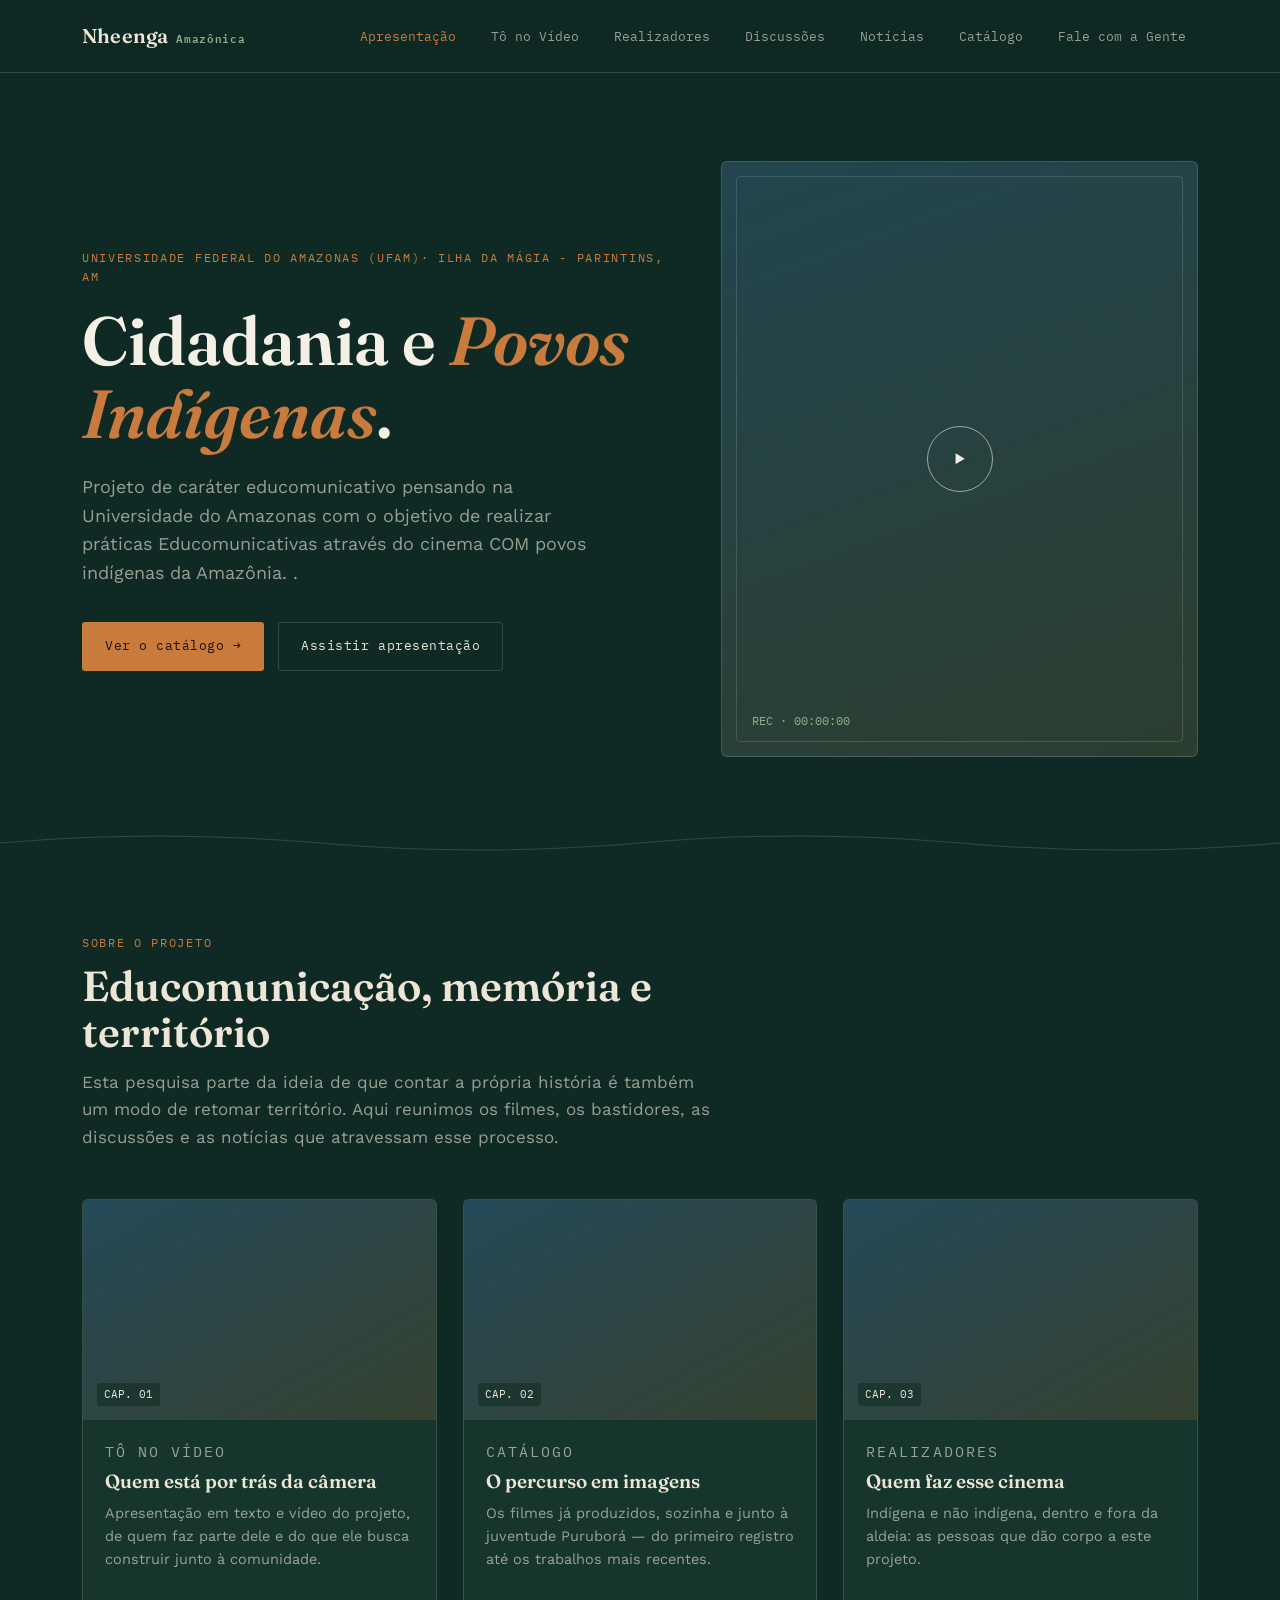
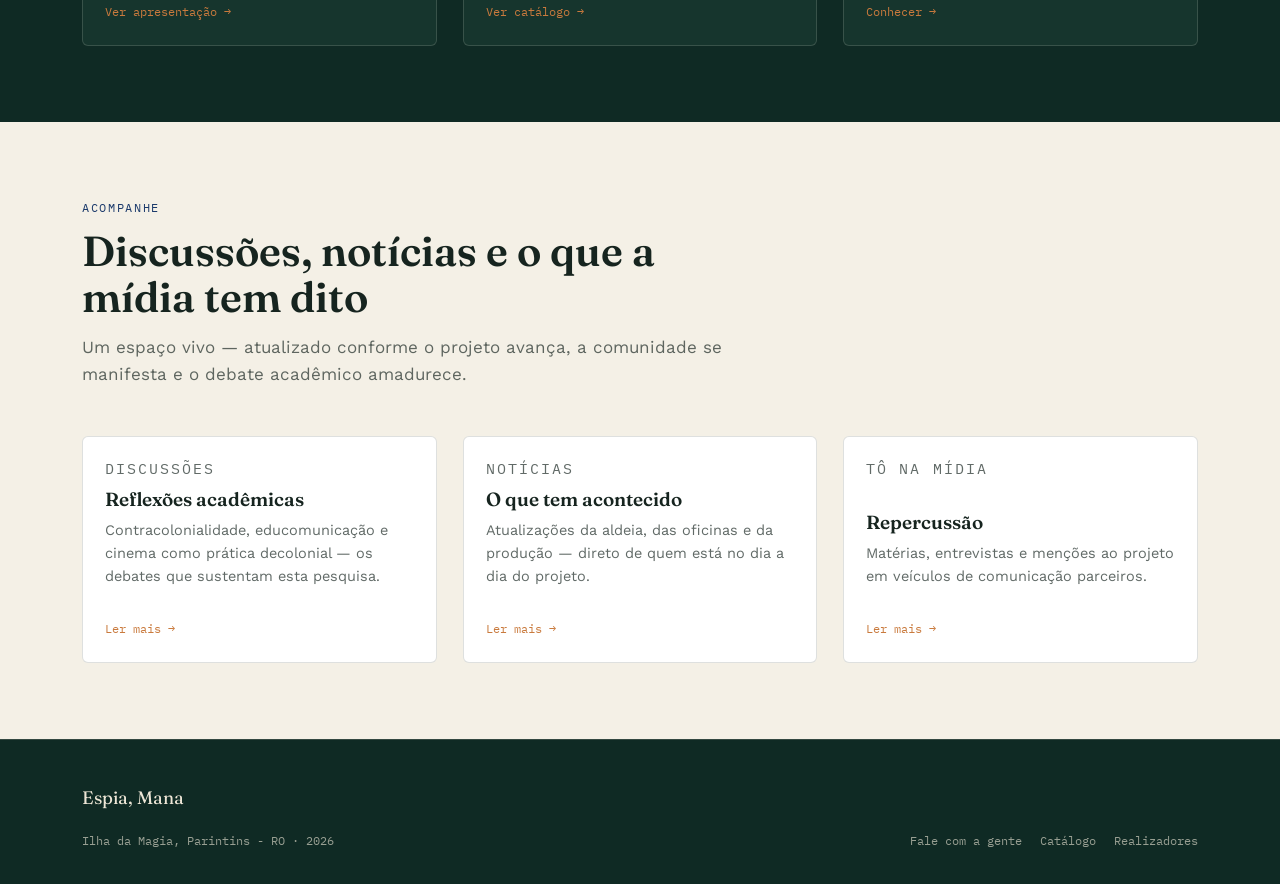
==== index.html @ 9aeaacef "atualização um" ====
<!DOCTYPE html>
<html lang="pt-BR">
<head>
<meta charset="UTF-8">
<meta name="viewport" content="width=device-width, initial-scale=1.0">
<title>Espia, Mana — Educomunicação</title>
<meta name="description" content="Cinema documentário participativo construído com a juventude Puruborá da Aldeia Aperoí, Seringueiras (RO).">
<link rel="stylesheet" href="style.css">
</head>
<body>

<header class="site-header">
  <div class="nav-bar">
    <a href="index.html" class="brand">Nheenga<span class="brand-tc">Amazônica</span></a>
    <button class="nav-toggle" aria-label="Abrir menu">☰</button>
    <ul class="nav-list">
      <li><a href="index.html" class="is-active"><span class="tc"></span> Apresentação</a></li>
      <li><a href="no-video.html"><span class="tc"></span> Tô no Vídeo</a></li>
      <li><a href="realizadores.html"><span class="tc"></span> Realizadores</a></li>
      <li><a href="discussoes.html"><span class="tc"></span> Discussões</a></li>
      <li><a href="noticias.html"><span class="tc"></span> Notícias</a></li>
      <li><a href="catalogo.html"><span class="tc"></span> Catálogo</a></li>
      <li><a href="contato.html"><span class="tc"></span> Fale com a Gente</a></li>
    </ul>
  </div>
</header>

<main>

  <section class="hero section-dark">
    <div class="wrap hero-grid">
      <div>
        <p class="eyebrow hero-eyebrow">Universidade Federal do Amazonas (UFAM)· Ilha da Mágia - Parintins, AM</p>
        <h1>Cidadania e <em>Povos Indígenas</em>.</h1>
        <p class="hero-sub">Projeto de caráter educomunicativo pensando na Universidade do Amazonas com o objetivo de realizar práticas Educomunicativas através do cinema COM povos indígenas da Amazônia.
.</p>
        <div class="hero-actions">
          <a href="catalogo.html" class="btn btn-primary">Ver o catálogo →</a>
          <a href="no-video.html" class="btn btn-ghost">Assistir apresentação</a>
        </div>
      </div>
      <div class="hero-frame">
        <div class="hero-frame-play">▶</div>
        <span class="hero-frame-tc">REC · 00:00:00</span>
      </div>
    </div>
  </section>

  <svg class="river-divider" viewBox="0 0 1200 28" preserveAspectRatio="none" aria-hidden="true">
    <path d="M0 14 Q 150 0, 300 14 T 600 14 T 900 14 T 1200 14" fill="none" stroke-width="1"/>
  </svg>

  <section class="section-dark">
    <div class="wrap">
      <div class="section-head">
        <p class="eyebrow">Sobre o projeto</p>
        <h2>Educomunicação, memória e território</h2>
        <p class="lede">Esta pesquisa parte da ideia de que contar a própria história é também um modo de retomar território. Aqui reunimos os filmes, os bastidores, as discussões e as notícias que atravessam esse processo.</p>
      </div>
      <div class="grid">
        <div class="card">
          <div class="card-media"><span class="tc">CAP. 01</span></div>
          <div class="card-body">
            <p class="eyebrow">Tô no Vídeo</p>
            <h3>Quem está por trás da câmera</h3>
            <p>Apresentação em texto e vídeo do projeto, de quem faz parte dele e do que ele busca construir junto à comunidade.</p>
            <a href="no-video.html" class="card-link">Ver apresentação →</a>
          </div>
        </div>
        <div class="card">
          <div class="card-media"><span class="tc">CAP. 02</span></div>
          <div class="card-body">
            <p class="eyebrow">Catálogo</p>
            <h3>O percurso em imagens</h3>
            <p>Os filmes já produzidos, sozinha e junto à juventude Puruborá — do primeiro registro até os trabalhos mais recentes.</p>
            <a href="catalogo.html" class="card-link">Ver catálogo →</a>
          </div>
        </div>
        <div class="card">
          <div class="card-media"><span class="tc">CAP. 03</span></div>
          <div class="card-body">
            <p class="eyebrow">Realizadores</p>
            <h3>Quem faz esse cinema</h3>
            <p>Indígena e não indígena, dentro e fora da aldeia: as pessoas que dão corpo a este projeto.</p>
            <a href="realizadores.html" class="card-link">Conhecer →</a>
          </div>
        </div>
      </div>
    </div>
  </section>

  <section class="section-paper">
    <div class="wrap">
      <div class="section-head">
        <p class="eyebrow">Acompanhe</p>
        <h2>Discussões, notícias e o que a mídia tem dito</h2>
        <p class="lede">Um espaço vivo — atualizado conforme o projeto avança, a comunidade se manifesta e o debate acadêmico amadurece.</p>
      </div>
      <div class="grid">
        <div class="card">
          <div class="card-body">
            <p class="eyebrow">Discussões</p>
            <h3>Reflexões acadêmicas</h3>
            <p>Contracolonialidade, educomunicação e cinema como prática decolonial — os debates que sustentam esta pesquisa.</p>
            <a href="discussoes.html" class="card-link">Ler mais →</a>
          </div>
        </div>
        <div class="card">
          <div class="card-body">
            <p class="eyebrow">Notícias</p>
            <h3>O que tem acontecido</h3>
            <p>Atualizações da aldeia, das oficinas e da produção — direto de quem está no dia a dia do projeto.</p>
            <a href="noticias.html" class="card-link">Ler mais →</a>
          </div>
        </div>
        <div class="card">
          <div class="card-body">
            <p class="eyebrow">Tô na Mídia</p>
            <h3>Repercussão</h3>
            <p>Matérias, entrevistas e menções ao projeto em veículos de comunicação parceiros.</p>
            <a href="na-midia.html" class="card-link">Ler mais →</a>
          </div>
        </div>
      </div>
    </div>
  </section>

</main>

<footer class="site-footer section-dark">
  <div class="wrap footer-grid">
    <div>
      <p class="footer-brand">Espia, Mana</p>
      <p class="footer-note">Ilha da Magia, Parintins - RO  · 2026</p>
    </div>
    <div class="footer-links">
      <a href="contato.html">Fale com a gente</a>
      <a href="catalogo.html">Catálogo</a>
      <a href="realizadores.html">Realizadores</a>
    </div>
  </div>
</footer>

<script src="script.js"></script>
</body>
</html>
---- style.css ----
/* =========================================================
   TÔ NO VÍDEO — sistema de design
   Documentário participativo com o Povo Puruborá
   ========================================================= */

@import url('https://fonts.googleapis.com/css2?family=Fraunces:ital,opsz,wght@0,9..144,300;0,9..144,500;0,9..144,600;0,9..144,700;1,9..144,500&family=Work+Sans:wght@300;400;500;600&family=IBM+Plex+Mono:wght@400;500&display=swap');

:root {
  /* cor */
  --bg:          #0F2A24;   /* verde-noite da mata */
  --bg-soft:     #16352D;   /* verde-noite, um tom mais claro (cards) */
  --paper:       #F4F0E6;   /* bege papel-rio */
  --paper-dim:   #E9E2D0;
  --blue:        #3E6FA8;   /* azul cianotipia */
  --blue-deep:   #1B3A6B;
  --clay:        #C97A3D;   /* argila amazônica */
  --moss:        #8FAE87;   /* verde musgo */
  --ink:         #16241F;   /* texto sobre papel */
  --cream:       #EDE6D6;   /* texto sobre fundo escuro */
  --cream-dim:   rgba(237, 230, 214, 0.62);
  --line:        rgba(237, 230, 214, 0.16);
  --line-soft:   rgba(22, 36, 31, 0.14);

  /* tipografia */
  --display: 'Fraunces', serif;
  --body:    'Work Sans', sans-serif;
  --mono:    'IBM Plex Mono', monospace;

  --wrap: 1180px;
}

* { box-sizing: border-box; }
html { scroll-behavior: smooth; }

body {
  margin: 0;
  background: var(--bg);
  color: var(--cream);
  font-family: var(--body);
  font-size: 16px;
  line-height: 1.6;
  -webkit-font-smoothing: antialiased;
}

@media (prefers-reduced-motion: reduce) {
  html { scroll-behavior: auto; }
  * { animation-duration: 0.01ms !important; transition-duration: 0.01ms !important; }
}

a { color: inherit; text-decoration: none; }
img { max-width: 100%; display: block; }

h1, h2, h3, h4 {
  font-family: var(--display);
  font-weight: 600;
  line-height: 1.08;
  margin: 0;
}

p { margin: 0 0 1em; }
p:last-child { margin-bottom: 0; }

.wrap {
  max-width: var(--wrap);
  margin: 0 auto;
  padding: 0 32px;
}

:focus-visible {
  outline: 2px solid var(--clay);
  outline-offset: 3px;
}

/* ---------- eyebrow / rótulo mono ---------- */
.eyebrow {
  font-family: var(--mono);
  font-size: 12px;
  letter-spacing: 0.14em;
  text-transform: uppercase;
  color: var(--clay);
}

/* =========================================================
   NAVEGAÇÃO — cara de timecode de filme
   ========================================================= */
.site-header {
  position: sticky;
  top: 0;
  z-index: 50;
  background: rgba(15, 42, 36, 0.92);
  backdrop-filter: blur(8px);
  border-bottom: 1px solid var(--line);
}

.nav-bar {
  display: flex;
  align-items: center;
  justify-content: space-between;
  padding: 18px 32px;
  max-width: var(--wrap);
  margin: 0 auto;
}

.brand {
  font-family: var(--display);
  font-size: 20px;
  font-weight: 600;
  letter-spacing: 0.01em;
  display: flex;
  align-items: baseline;
  gap: 8px;
}

.brand .brand-tc {
  font-family: var(--mono);
  font-size: 11px;
  color: var(--moss);
  letter-spacing: 0.06em;
}

.nav-toggle {
  display: none;
  background: none;
  border: 1px solid var(--line);
  border-radius: 4px;
  color: var(--cream);
  width: 40px;
  height: 40px;
  font-size: 18px;
  cursor: pointer;
}

.nav-list {
  list-style: none;
  display: flex;
  gap: 4px;
  margin: 0;
  padding: 0;
  flex-wrap: wrap;
}

.nav-list a {
  display: flex;
  align-items: baseline;
  gap: 7px;
  font-family: var(--mono);
  font-size: 12.5px;
  padding: 8px 12px;
  border-radius: 3px;
  color: var(--cream-dim);
  transition: color 0.15s ease, background 0.15s ease;
  white-space: nowrap;
}

.nav-list a .tc {
  color: var(--moss);
  font-size: 11px;
}

.nav-list a:hover,
.nav-list a:focus-visible {
  color: var(--paper);
  background: rgba(237, 230, 214, 0.06);
}

.nav-list a.is-active {
  color: var(--clay);
}
.nav-list a.is-active .tc { color: var(--clay); }

@media (max-width: 880px) {
  .nav-toggle { display: block; }
  .nav-list {
    display: none;
    position: absolute;
    top: 100%;
    left: 0;
    right: 0;
    flex-direction: column;
    background: var(--bg);
    border-bottom: 1px solid var(--line);
    padding: 8px 16px 20px;
  }
  .nav-list.is-open { display: flex; }
  .nav-list a { padding: 12px 8px; border-bottom: 1px solid var(--line); border-radius: 0; }
}

/* =========================================================
   RIO — divisor ondulado (assinatura visual, use com moderação)
   ========================================================= */
.river-divider {
  display: block;
  width: 100%;
  height: 28px;
  margin: 0;
}
.river-divider path { stroke: var(--line); }
.river-divider.on-paper path { stroke: var(--line-soft); }

/* =========================================================
   HERO
   ========================================================= */
.hero {
  padding: 88px 0 72px;
  position: relative;
  overflow: hidden;
}

.hero-grid {
  display: grid;
  grid-template-columns: 1.1fr 0.9fr;
  gap: 56px;
  align-items: center;
}

.hero-eyebrow {
  margin-bottom: 18px;
}

.hero h1 {
  font-size: clamp(40px, 6vw, 68px);
  color: var(--paper);
}

.hero h1 em {
  font-style: italic;
  color: var(--clay);
}

.hero-sub {
  margin-top: 22px;
  font-size: 18px;
  color: var(--cream-dim);
  max-width: 46ch;
}

.hero-actions {
  margin-top: 34px;
  display: flex;
  gap: 14px;
  flex-wrap: wrap;
}

.hero-frame {
  aspect-ratio: 4 / 5;
  border: 1px solid var(--line);
  border-radius: 6px;
  background:
    linear-gradient(160deg, rgba(62,111,168,0.28), rgba(201,122,61,0.12)),
    var(--bg-soft);
  position: relative;
  display: flex;
  align-items: center;
  justify-content: center;
}

.hero-frame::before {
  content: "";
  position: absolute;
  inset: 14px;
  border: 1px solid var(--line);
  border-radius: 4px;
}

.hero-frame-tc {
  font-family: var(--mono);
  font-size: 12px;
  color: var(--moss);
  position: absolute;
  bottom: 26px;
  left: 30px;
}

.hero-frame-play {
  width: 66px;
  height: 66px;
  border-radius: 50%;
  border: 1px solid var(--cream-dim);
  display: flex;
  align-items: center;
  justify-content: center;
  color: var(--paper);
}

/* =========================================================
   BOTÕES
   ========================================================= */
.btn {
  display: inline-flex;
  align-items: center;
  gap: 8px;
  font-family: var(--mono);
  font-size: 13px;
  letter-spacing: 0.04em;
  padding: 13px 22px;
  border-radius: 3px;
  border: 1px solid transparent;
  cursor: pointer;
  transition: transform 0.15s ease, background 0.15s ease, border-color 0.15s ease;
}
.btn:hover { transform: translateY(-1px); }

.btn-primary {
  background: var(--clay);
  color: #1A1006;
}
.btn-primary:hover { background: #DB8B4C; }

.btn-ghost {
  border-color: var(--line);
  color: var(--cream);
}
.btn-ghost:hover { border-color: var(--cream-dim); background: rgba(237,230,214,0.05); }

.btn-dark {
  border-color: var(--line-soft);
  color: var(--ink);
}
.btn-dark:hover { background: rgba(22,36,31,0.06); }

/* =========================================================
   SEÇÕES
   ========================================================= */
section { padding: 76px 0; }

.section-dark { background: var(--bg); }
.section-paper { background: var(--paper); color: var(--ink); }
.section-soft { background: var(--bg-soft); }

.section-head {
  max-width: 640px;
  margin-bottom: 48px;
}

.section-head h2 {
  font-size: clamp(28px, 3.4vw, 42px);
  margin-top: 12px;
}

.section-paper .eyebrow { color: var(--blue-deep); }
.section-paper .cream-dim-text,
.section-paper .lede { color: rgba(22,36,31,0.68); }

.lede {
  font-size: 17px;
  color: var(--cream-dim);
  margin-top: 14px;
}

/* =========================================================
   GRID DE CARDS (catálogo, notícias, mídia)
   ========================================================= */
.grid {
  display: grid;
  grid-template-columns: repeat(auto-fill, minmax(280px, 1fr));
  gap: 26px;
}

.card {
  border: 1px solid var(--line);
  border-radius: 6px;
  background: var(--bg-soft);
  overflow: hidden;
  display: flex;
  flex-direction: column;
  transition: border-color 0.15s ease, transform 0.15s ease;
}
.card:hover { border-color: var(--cream-dim); transform: translateY(-2px); }

.section-paper .card {
  background: #fff;
  border-color: var(--line-soft);
}
.section-paper .card:hover { border-color: var(--ink); }

.card-media {
  aspect-ratio: 16 / 10;
  background: linear-gradient(150deg, rgba(62,111,168,0.35), rgba(201,122,61,0.18));
  position: relative;
  display: flex;
  align-items: flex-end;
  padding: 14px;
}

.card-media .tc {
  font-family: var(--mono);
  font-size: 11px;
  color: var(--cream);
  background: rgba(15,42,36,0.55);
  padding: 3px 7px;
  border-radius: 3px;
}

.card-body { padding: 20px 22px 24px; flex: 1; display: flex; flex-direction: column; }

.card-body .eyebrow { margin-bottom: 8px; }

.card-body h3 {
  font-size: 19px;
  margin-bottom: 10px;
}

.card-body p {
  font-size: 14.5px;
  color: var(--cream-dim);
  flex: 1;
}

.section-paper .card-body p { color: rgba(22,36,31,0.68); }

.card-body .card-link {
  margin-top: 16px;
  font-family: var(--mono);
  font-size: 12px;
  color: var(--clay);
  display: inline-flex;
  align-items: center;
  gap: 6px;
}

/* =========================================================
   REALIZADORES — cartões de pessoa
   ========================================================= */
.people-grid {
  display: grid;
  grid-template-columns: repeat(auto-fill, minmax(220px, 1fr));
  gap: 30px 26px;
}

.person {
  text-align: left;
}

.person-photo {
  aspect-ratio: 1;
  border-radius: 6px;
  background: linear-gradient(150deg, rgba(62,111,168,0.4), rgba(143,174,135,0.22));
  border: 1px solid var(--line);
  margin-bottom: 14px;
}

.person h3 { font-size: 17px; margin-bottom: 3px; }
.person .role { font-family: var(--mono); font-size: 12px; color: var(--moss); }
.person p { font-size: 13.5px; color: var(--cream-dim); margin-top: 8px; }

/* =========================================================
   LISTA (discussões / notícias em lista)
   ========================================================= */
.list-item {
  display: grid;
  grid-template-columns: 110px 1fr auto;
  gap: 24px;
  align-items: baseline;
  padding: 22px 0;
  border-top: 1px solid var(--line);
}
.list-item:last-child { border-bottom: 1px solid var(--line); }

.section-paper .list-item { border-color: var(--line-soft); }

.list-item .tc { font-family: var(--mono); font-size: 12px; color: var(--moss); }
.list-item h3 { font-size: 19px; margin-bottom: 6px; }
.list-item p { font-size: 14px; color: var(--cream-dim); }
.section-paper .list-item p { color: rgba(22,36,31,0.66); }
.list-item .arrow { font-family: var(--mono); font-size: 13px; color: var(--clay); }

@media (max-width: 640px) {
  .list-item { grid-template-columns: 1fr; gap: 8px; }
}

/* =========================================================
   FORMULÁRIO DE CONTATO
   ========================================================= */
.form-grid {
  display: grid;
  grid-template-columns: 1fr 1fr;
  gap: 40px 56px;
  align-items: start;
}

.field { margin-bottom: 20px; }

.field label {
  display: block;
  font-family: var(--mono);
  font-size: 12px;
  letter-spacing: 0.04em;
  color: var(--moss);
  margin-bottom: 8px;
}

.field input,
.field textarea {
  width: 100%;
  background: transparent;
  border: none;
  border-bottom: 1px solid var(--line);
  color: var(--cream);
  font-family: var(--body);
  font-size: 15px;
  padding: 10px 2px;
  resize: vertical;
}

.field input:focus,
.field textarea:focus {
  outline: none;
  border-bottom-color: var(--clay);
}

.contact-list { list-style: none; margin: 0; padding: 0; }
.contact-list li {
  padding: 16px 0;
  border-top: 1px solid var(--line);
  display: flex;
  gap: 16px;
  align-items: baseline;
}
.contact-list li:last-child { border-bottom: 1px solid var(--line); }
.contact-list .tc { font-family: var(--mono); font-size: 12px; color: var(--moss); width: 90px; flex-shrink: 0; }

@media (max-width: 780px) {
  .form-grid, .hero-grid { grid-template-columns: 1fr; }
}

/* =========================================================
   RODAPÉ
   ========================================================= */
.site-footer {
  border-top: 1px solid var(--line);
  padding: 44px 0 34px;
}

.footer-grid {
  display: flex;
  justify-content: space-between;
  align-items: flex-end;
  flex-wrap: wrap;
  gap: 24px;
}

.footer-brand { font-family: var(--display); font-size: 18px; }
.footer-note { font-family: var(--mono); font-size: 12px; color: var(--cream-dim); margin-top: 6px; }

.footer-links { display: flex; gap: 18px; flex-wrap: wrap; }
.footer-links a { font-family: var(--mono); font-size: 12px; color: var(--cream-dim); }
.footer-links a:hover { color: var(--paper); }

/* =========================================================
   PÁGINA INTERNA — cabeçalho simples de página
   ========================================================= */
.page-hero {
  padding: 64px 0 48px;
  border-bottom: 1px solid var(--line);
}
.page-hero h1 { font-size: clamp(34px, 5vw, 52px); color: var(--paper); margin-top: 12px; }
.page-hero .lede { max-width: 60ch; }

/* placeholder de edição — remova este estilo/comentários depois de preencher */
.editnote {
  font-family: var(--mono);
  font-size: 11.5px;
  color: var(--blue);
  border: 1px dashed rgba(62,111,168,0.5);
  padding: 3px 8px;
  border-radius: 3px;
  display: inline-block;
  margin-top: 8px;
}
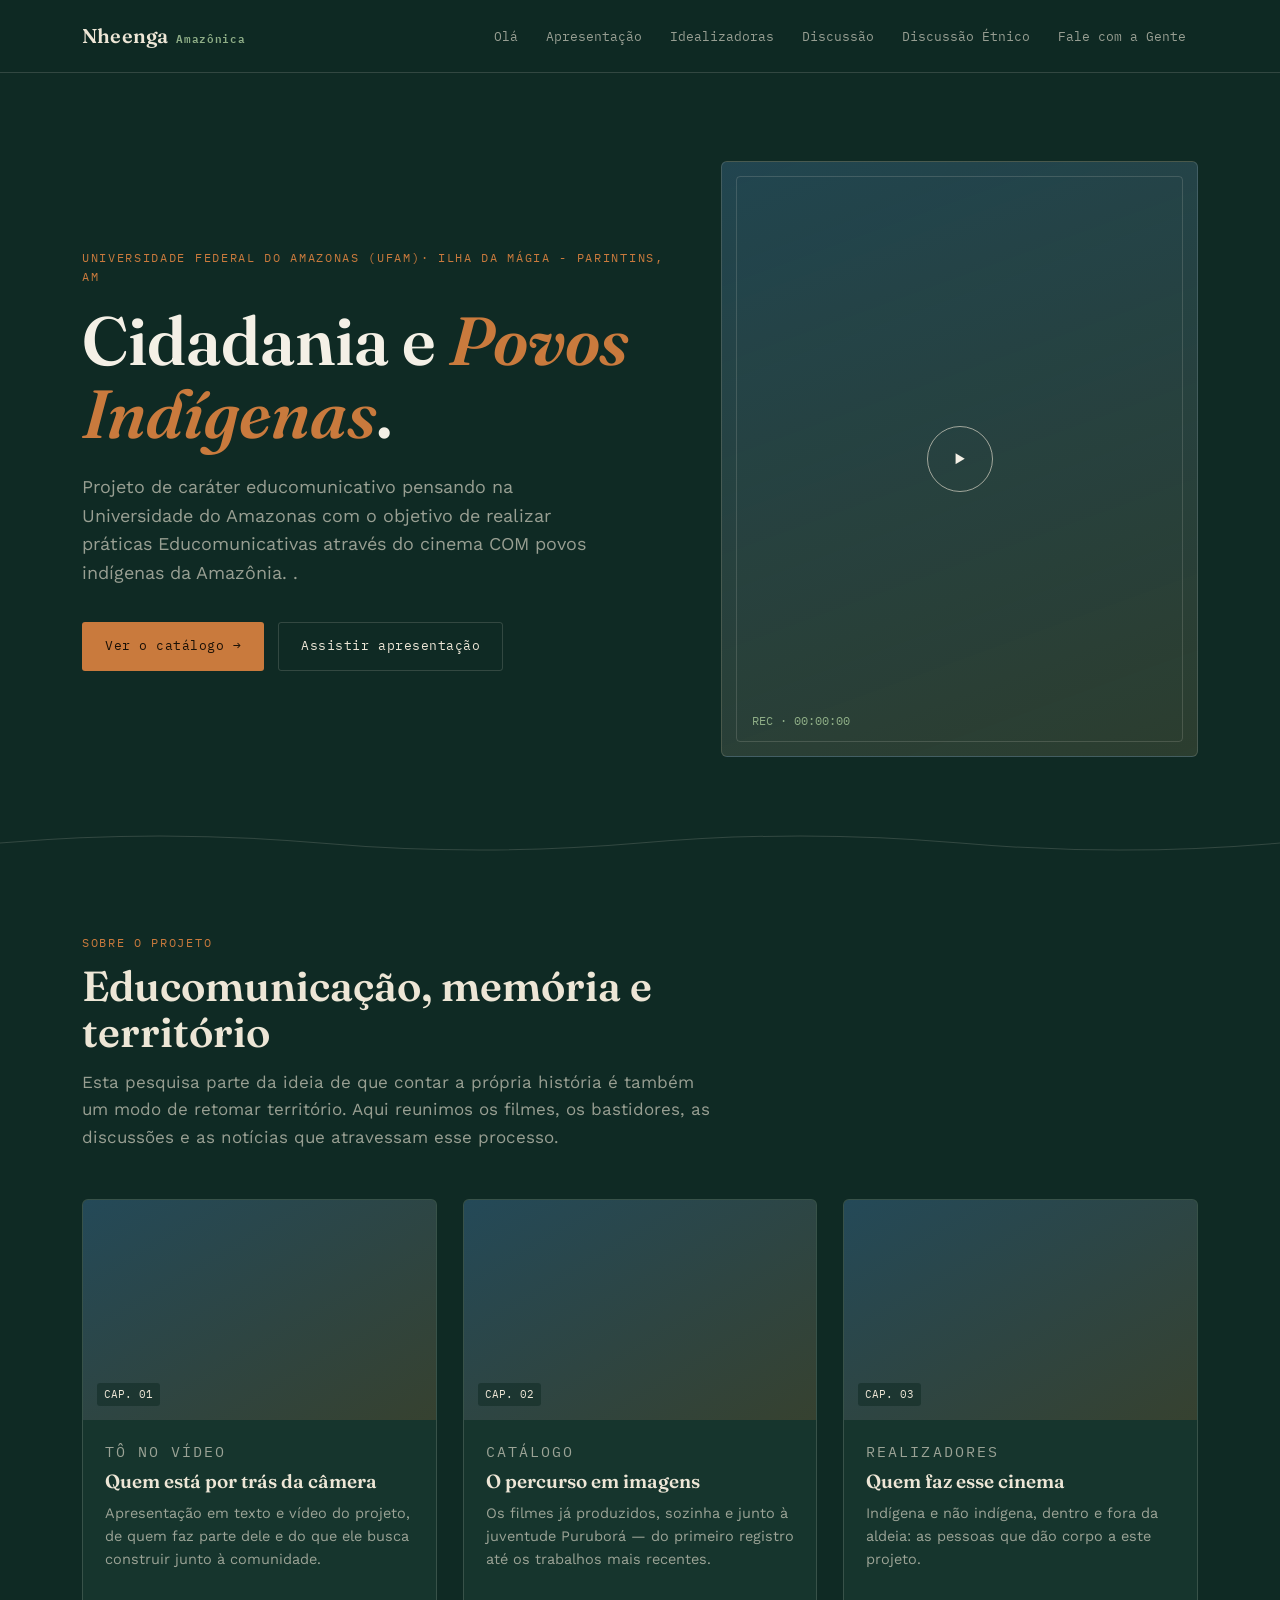
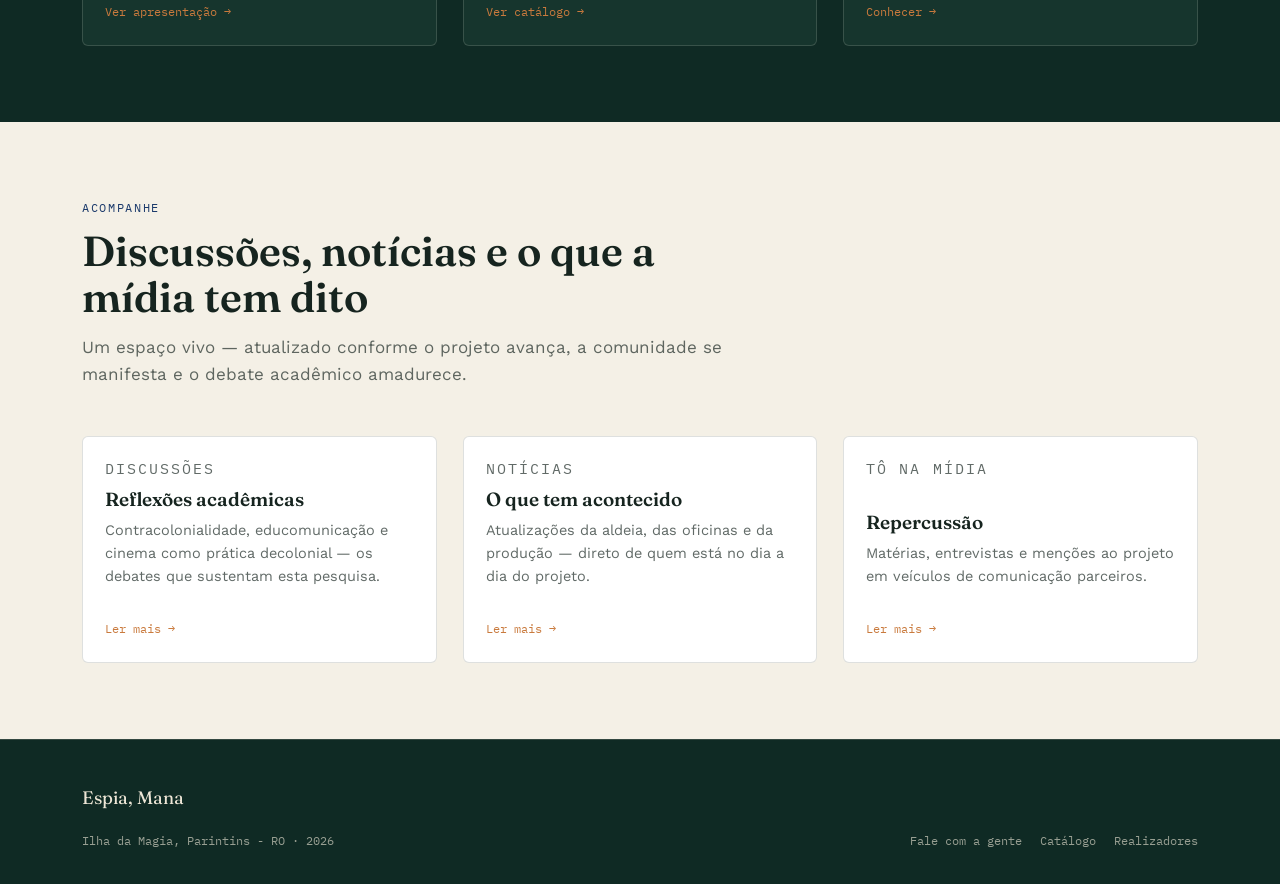
==== commit c8c9df71: "CORRIGI MENU" ====
--- a/index.html
+++ b/index.html
@@ -3,7 +3,7 @@
 <head>
 <meta charset="UTF-8">
 <meta name="viewport" content="width=device-width, initial-scale=1.0">
-<title>Espia, Mana — Educomunicação</title>
+<title>Nheenga</title>
 <meta name="description" content="Cinema documentário participativo construído com a juventude Puruborá da Aldeia Aperoí, Seringueiras (RO).">
 <link rel="stylesheet" href="style.css">
 </head>
@@ -13,15 +13,14 @@
   <div class="nav-bar">
     <a href="index.html" class="brand">Nheenga<span class="brand-tc">Amazônica</span></a>
     <button class="nav-toggle" aria-label="Abrir menu">☰</button>
-    <ul class="nav-list">
-      <li><a href="index.html" class="is-active"><span class="tc"></span> Apresentação</a></li>
-      <li><a href="no-video.html"><span class="tc"></span> Tô no Vídeo</a></li>
-      <li><a href="realizadores.html"><span class="tc"></span> Realizadores</a></li>
-      <li><a href="discussoes.html"><span class="tc"></span> Discussões</a></li>
-      <li><a href="noticias.html"><span class="tc"></span> Notícias</a></li>
-      <li><a href="catalogo.html"><span class="tc"></span> Catálogo</a></li>
-      <li><a href="contato.html"><span class="tc"></span> Fale com a Gente</a></li>
-    </ul>
+      <ul class="nav-list">
+        <li><a href="index.html">Olá</a></li>
+        <li><a href="apresentacao.html">Apresentação</a></li>
+        <li><a href="idealizadoras.html">Idealizadoras</a></li>
+        <li><a href="discussao.html">Discussão</a></li>
+        <li><a href="discussao-etnica.html">Discussão Étnico</a></li>
+        <li><a href="contato.html">Fale com a Gente</a></li>
+      </ul>
   </div>
 </header>
 
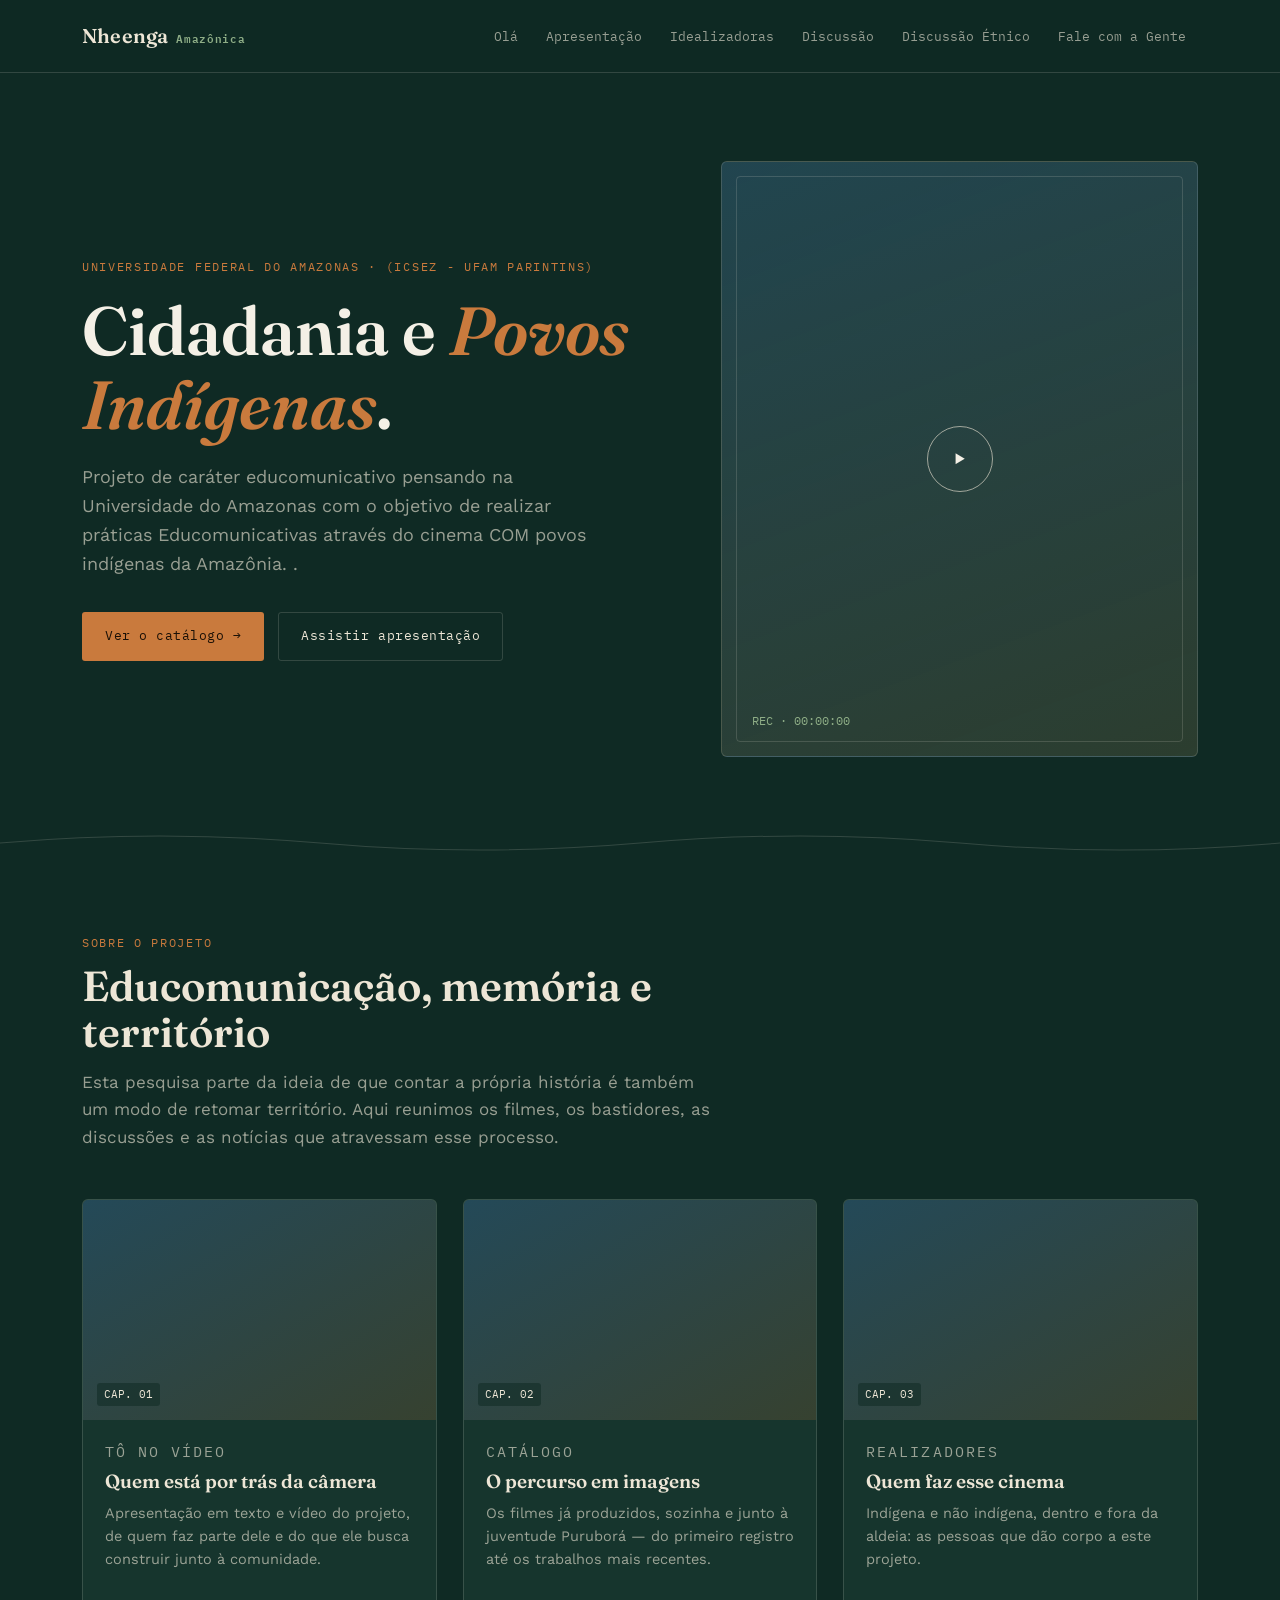
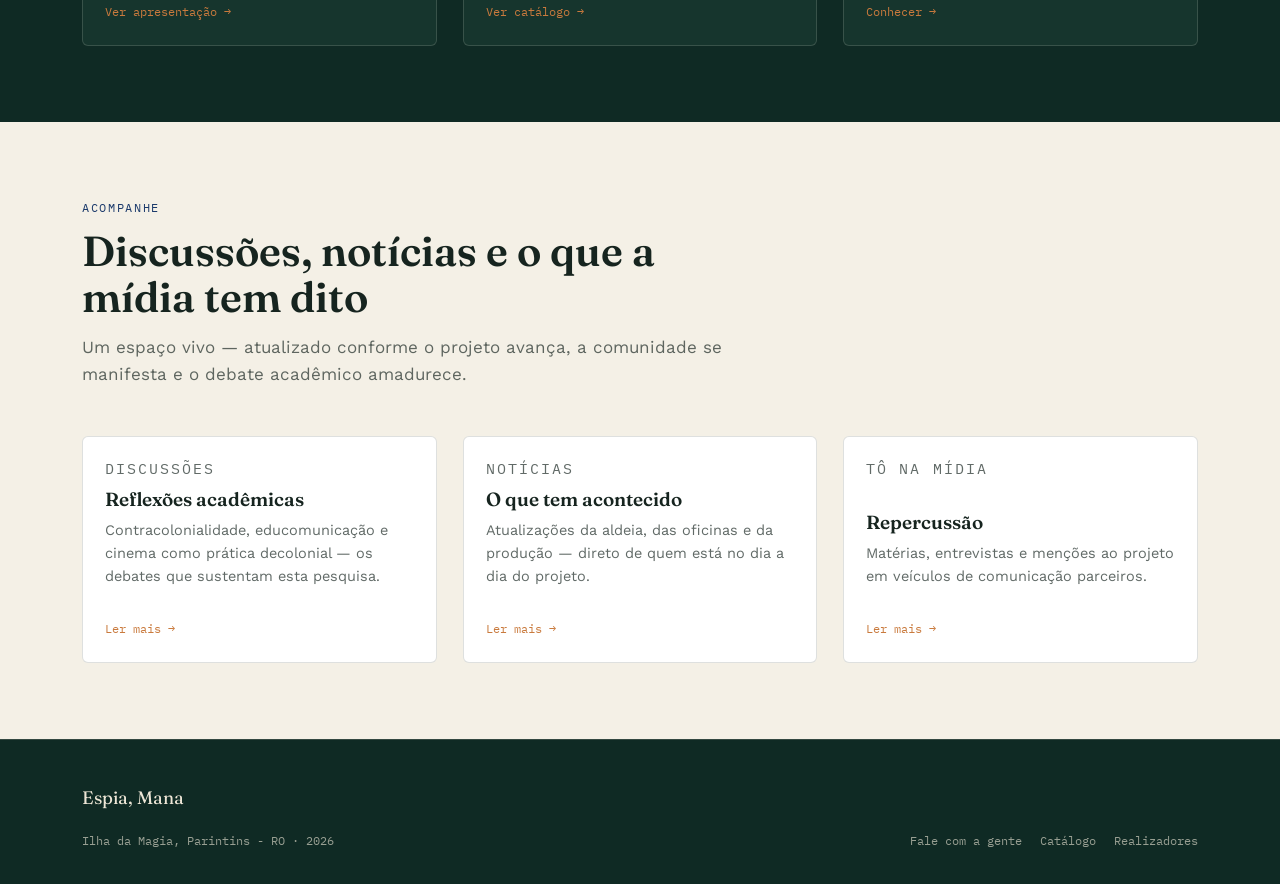
==== commit a93562f1: "Update meta description and hero eyebrow text" ====
--- a/index.html
+++ b/index.html
@@ -4,7 +4,7 @@
 <meta charset="UTF-8">
 <meta name="viewport" content="width=device-width, initial-scale=1.0">
 <title>Nheenga</title>
-<meta name="description" content="Cinema documentário participativo construído com a juventude Puruborá da Aldeia Aperoí, Seringueiras (RO).">
+<meta name="description" content="Projeto de discussão sobre cidadania e Povos Indígenas.">
 <link rel="stylesheet" href="style.css">
 </head>
 <body>
@@ -29,7 +29,7 @@
   <section class="hero section-dark">
     <div class="wrap hero-grid">
       <div>
-        <p class="eyebrow hero-eyebrow">Universidade Federal do Amazonas (UFAM)· Ilha da Mágia - Parintins, AM</p>
+        <p class="eyebrow hero-eyebrow">Universidade Federal do Amazonas · (ICSEZ - UFAM Parintins)  </p>
         <h1>Cidadania e <em>Povos Indígenas</em>.</h1>
         <p class="hero-sub">Projeto de caráter educomunicativo pensando na Universidade do Amazonas com o objetivo de realizar práticas Educomunicativas através do cinema COM povos indígenas da Amazônia.
 .</p>
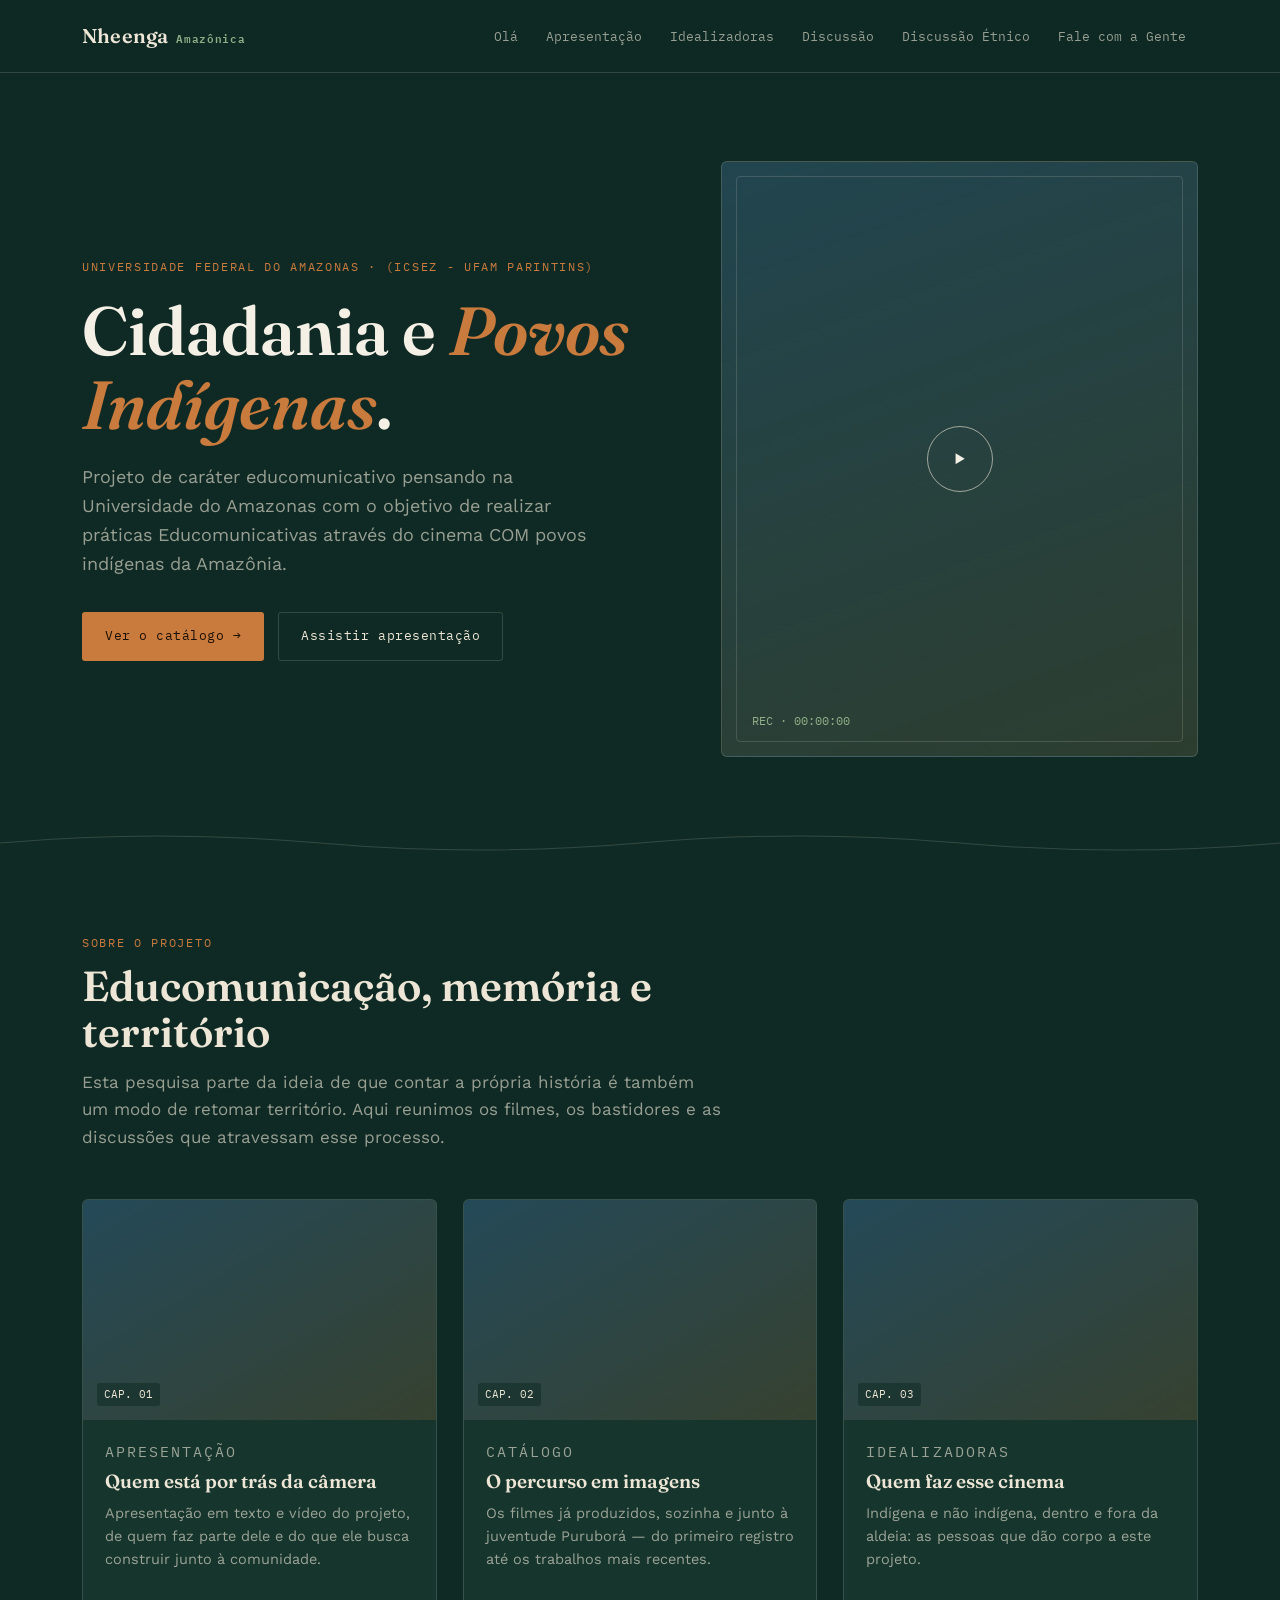
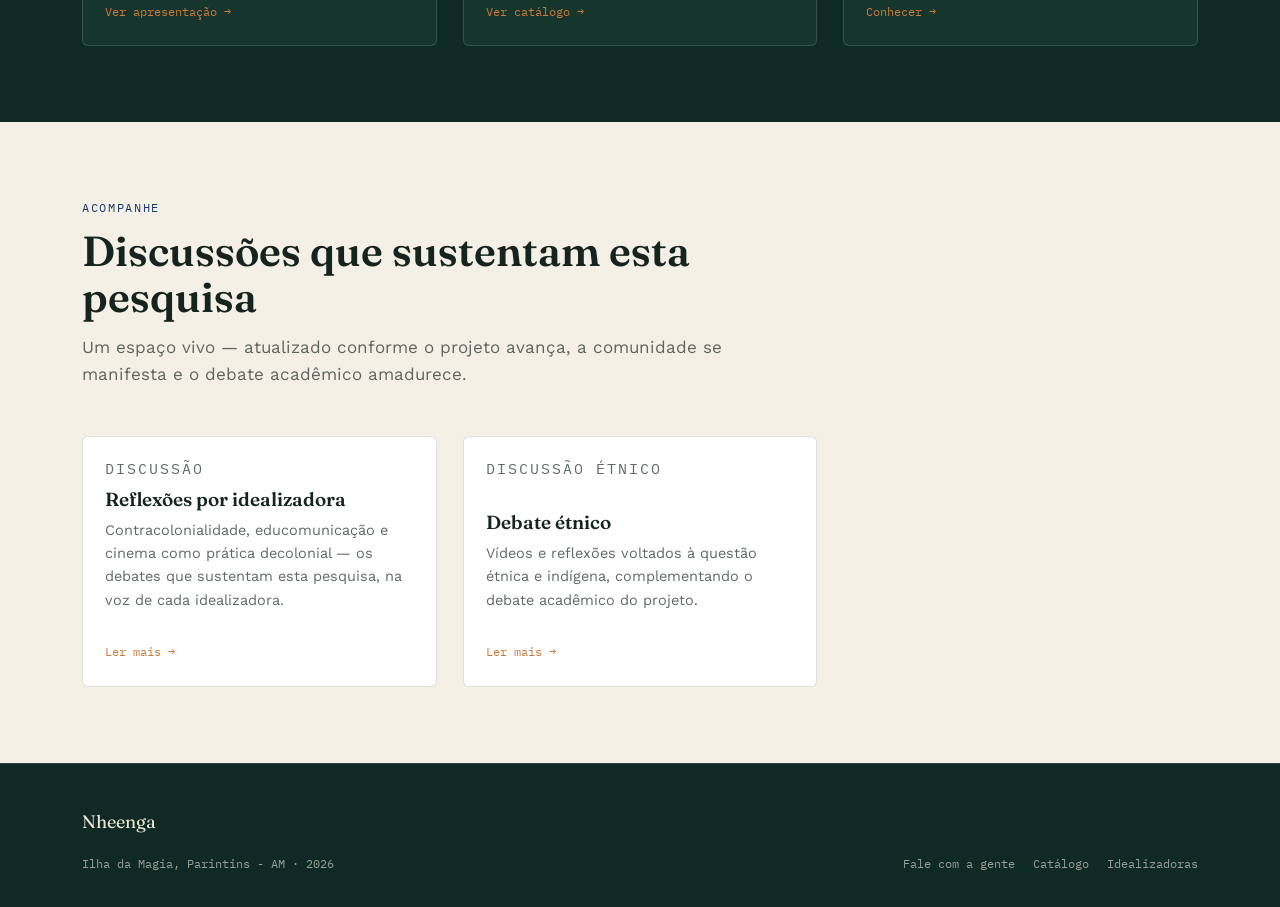
==== commit 2be1f9a9: "mundaça no layout" ====
--- a/index.html
+++ b/index.html
@@ -13,11 +13,11 @@
   <div class="nav-bar">
     <a href="index.html" class="brand">Nheenga<span class="brand-tc">Amazônica</span></a>
     <button class="nav-toggle" aria-label="Abrir menu">☰</button>
-      <ul class="nav-list">
+       <ul class="nav-list">
         <li><a href="index.html">Olá</a></li>
         <li><a href="apresentacao.html">Apresentação</a></li>
         <li><a href="idealizadoras.html">Idealizadoras</a></li>
-        <li><a href="discussao.html">Discussão</a></li>
+        <li><a href="discussoes.html">Discussão</a></li>
         <li><a href="discussao-etnica.html">Discussão Étnico</a></li>
         <li><a href="contato.html">Fale com a Gente</a></li>
       </ul>
@@ -29,13 +29,12 @@
   <section class="hero section-dark">
     <div class="wrap hero-grid">
       <div>
-        <p class="eyebrow hero-eyebrow">Universidade Federal do Amazonas · (ICSEZ - UFAM Parintins)  </p>
+        <p class="eyebrow hero-eyebrow">Universidade Federal do Amazonas · (ICSEZ - UFAM Parintins)</p>
         <h1>Cidadania e <em>Povos Indígenas</em>.</h1>
-        <p class="hero-sub">Projeto de caráter educomunicativo pensando na Universidade do Amazonas com o objetivo de realizar práticas Educomunicativas através do cinema COM povos indígenas da Amazônia.
-.</p>
+        <p class="hero-sub">Projeto de caráter educomunicativo pensando na Universidade do Amazonas com o objetivo de realizar práticas Educomunicativas através do cinema COM povos indígenas da Amazônia.</p>
         <div class="hero-actions">
           <a href="catalogo.html" class="btn btn-primary">Ver o catálogo →</a>
-          <a href="no-video.html" class="btn btn-ghost">Assistir apresentação</a>
+          <a href="apresentacao.html" class="btn btn-ghost">Assistir apresentação</a>
         </div>
       </div>
       <div class="hero-frame">
@@ -54,16 +53,16 @@
       <div class="section-head">
         <p class="eyebrow">Sobre o projeto</p>
         <h2>Educomunicação, memória e território</h2>
-        <p class="lede">Esta pesquisa parte da ideia de que contar a própria história é também um modo de retomar território. Aqui reunimos os filmes, os bastidores, as discussões e as notícias que atravessam esse processo.</p>
+        <p class="lede">Esta pesquisa parte da ideia de que contar a própria história é também um modo de retomar território. Aqui reunimos os filmes, os bastidores e as discussões que atravessam esse processo.</p>
       </div>
       <div class="grid">
         <div class="card">
           <div class="card-media"><span class="tc">CAP. 01</span></div>
           <div class="card-body">
-            <p class="eyebrow">Tô no Vídeo</p>
+            <p class="eyebrow">Apresentação</p>
             <h3>Quem está por trás da câmera</h3>
             <p>Apresentação em texto e vídeo do projeto, de quem faz parte dele e do que ele busca construir junto à comunidade.</p>
-            <a href="no-video.html" class="card-link">Ver apresentação →</a>
+            <a href="apresentacao.html" class="card-link">Ver apresentação →</a>
           </div>
         </div>
         <div class="card">
@@ -78,10 +77,10 @@
         <div class="card">
           <div class="card-media"><span class="tc">CAP. 03</span></div>
           <div class="card-body">
-            <p class="eyebrow">Realizadores</p>
+            <p class="eyebrow">Idealizadoras</p>
             <h3>Quem faz esse cinema</h3>
             <p>Indígena e não indígena, dentro e fora da aldeia: as pessoas que dão corpo a este projeto.</p>
-            <a href="realizadores.html" class="card-link">Conhecer →</a>
+            <a href="idealizadoras.html" class="card-link">Conhecer →</a>
           </div>
         </div>
       </div>
@@ -92,32 +91,24 @@
     <div class="wrap">
       <div class="section-head">
         <p class="eyebrow">Acompanhe</p>
-        <h2>Discussões, notícias e o que a mídia tem dito</h2>
+        <h2>Discussões que sustentam esta pesquisa</h2>
         <p class="lede">Um espaço vivo — atualizado conforme o projeto avança, a comunidade se manifesta e o debate acadêmico amadurece.</p>
       </div>
       <div class="grid">
         <div class="card">
           <div class="card-body">
-            <p class="eyebrow">Discussões</p>
-            <h3>Reflexões acadêmicas</h3>
-            <p>Contracolonialidade, educomunicação e cinema como prática decolonial — os debates que sustentam esta pesquisa.</p>
+            <p class="eyebrow">Discussão</p>
+            <h3>Reflexões por idealizadora</h3>
+            <p>Contracolonialidade, educomunicação e cinema como prática decolonial — os debates que sustentam esta pesquisa, na voz de cada idealizadora.</p>
             <a href="discussoes.html" class="card-link">Ler mais →</a>
           </div>
         </div>
         <div class="card">
           <div class="card-body">
-            <p class="eyebrow">Notícias</p>
-            <h3>O que tem acontecido</h3>
-            <p>Atualizações da aldeia, das oficinas e da produção — direto de quem está no dia a dia do projeto.</p>
-            <a href="noticias.html" class="card-link">Ler mais →</a>
-          </div>
-        </div>
-        <div class="card">
-          <div class="card-body">
-            <p class="eyebrow">Tô na Mídia</p>
-            <h3>Repercussão</h3>
-            <p>Matérias, entrevistas e menções ao projeto em veículos de comunicação parceiros.</p>
-            <a href="na-midia.html" class="card-link">Ler mais →</a>
+            <p class="eyebrow">Discussão Étnico</p>
+            <h3>Debate étnico</h3>
+            <p>Vídeos e reflexões voltados à questão étnica e indígena, complementando o debate acadêmico do projeto.</p>
+            <a href="discussao-etnica.html" class="card-link">Ler mais →</a>
           </div>
         </div>
       </div>
@@ -129,13 +120,13 @@
 <footer class="site-footer section-dark">
   <div class="wrap footer-grid">
     <div>
-      <p class="footer-brand">Espia, Mana</p>
-      <p class="footer-note">Ilha da Magia, Parintins - RO  · 2026</p>
+      <p class="footer-brand">Nheenga</p>
+      <p class="footer-note">Ilha da Magia, Parintins - AM · 2026</p>
     </div>
     <div class="footer-links">
       <a href="contato.html">Fale com a gente</a>
       <a href="catalogo.html">Catálogo</a>
-      <a href="realizadores.html">Realizadores</a>
+      <a href="idealizadoras.html">Idealizadoras</a>
     </div>
   </div>
 </footer>
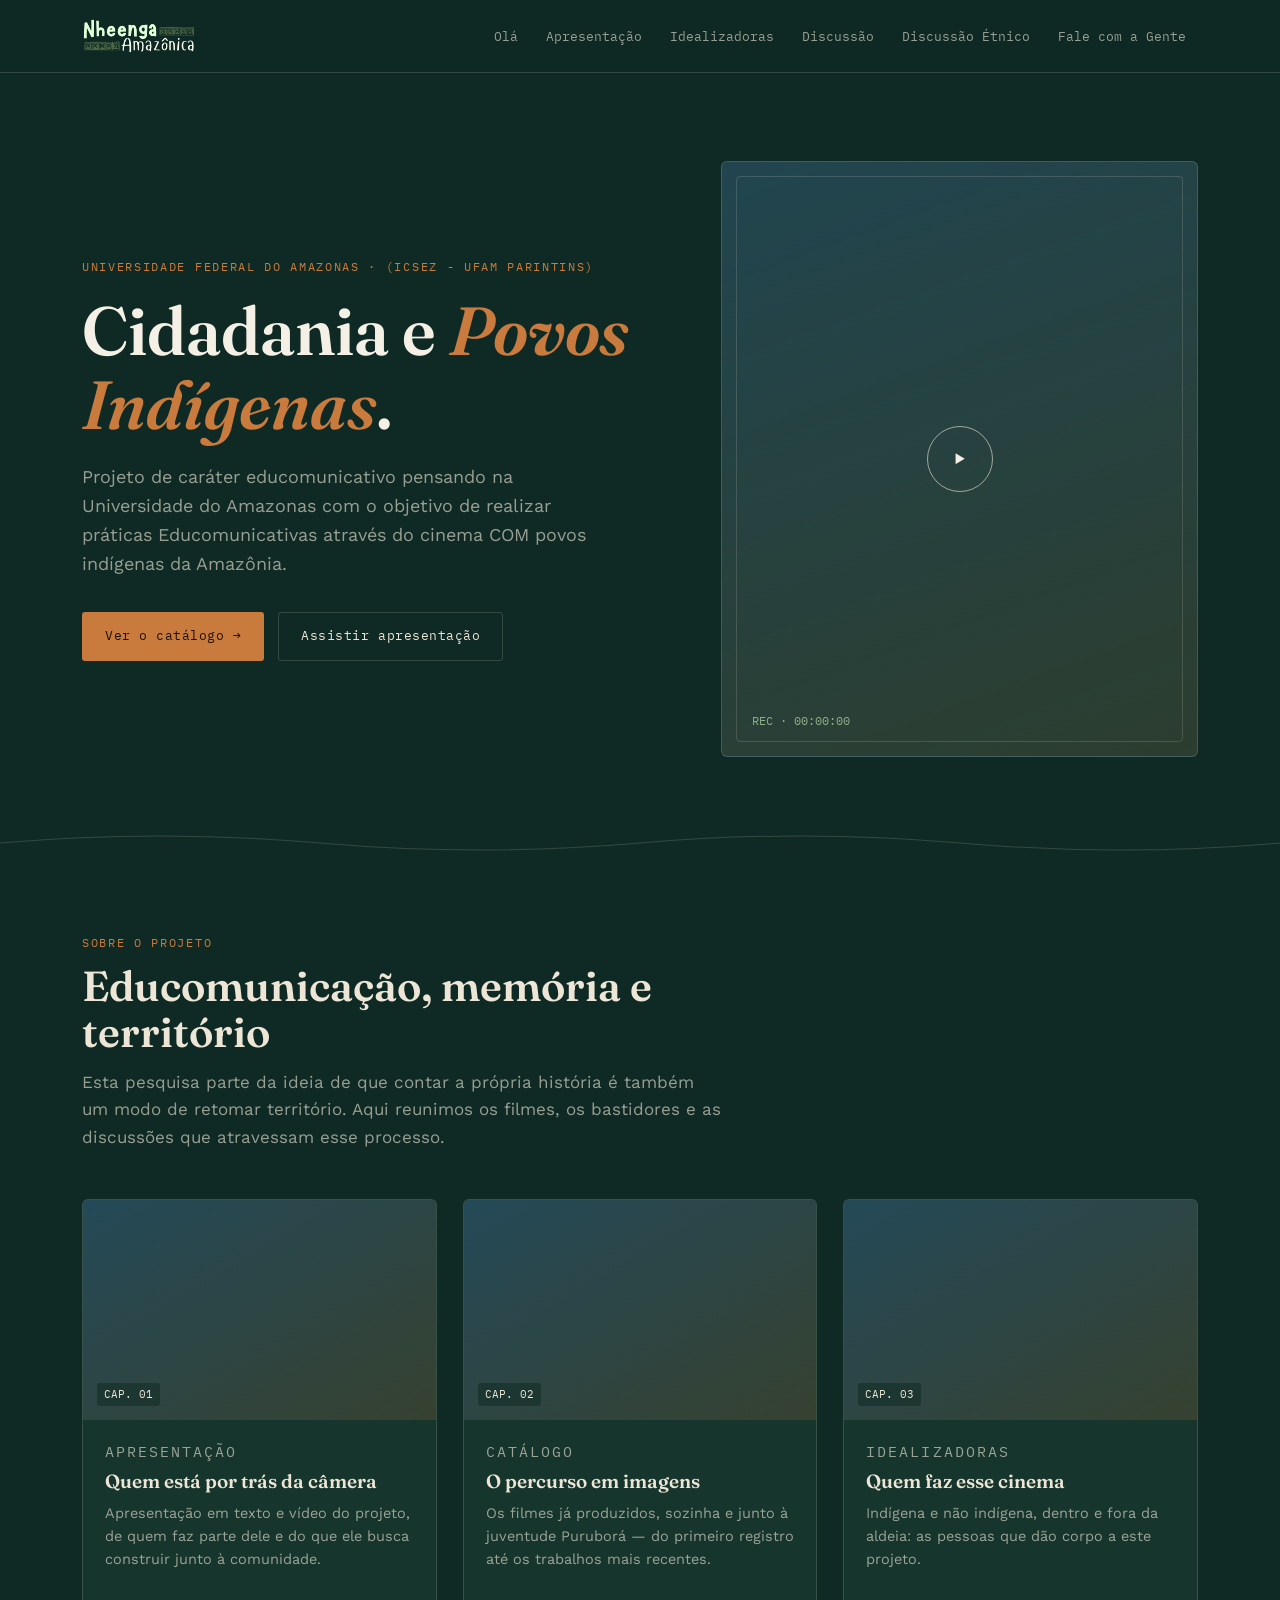
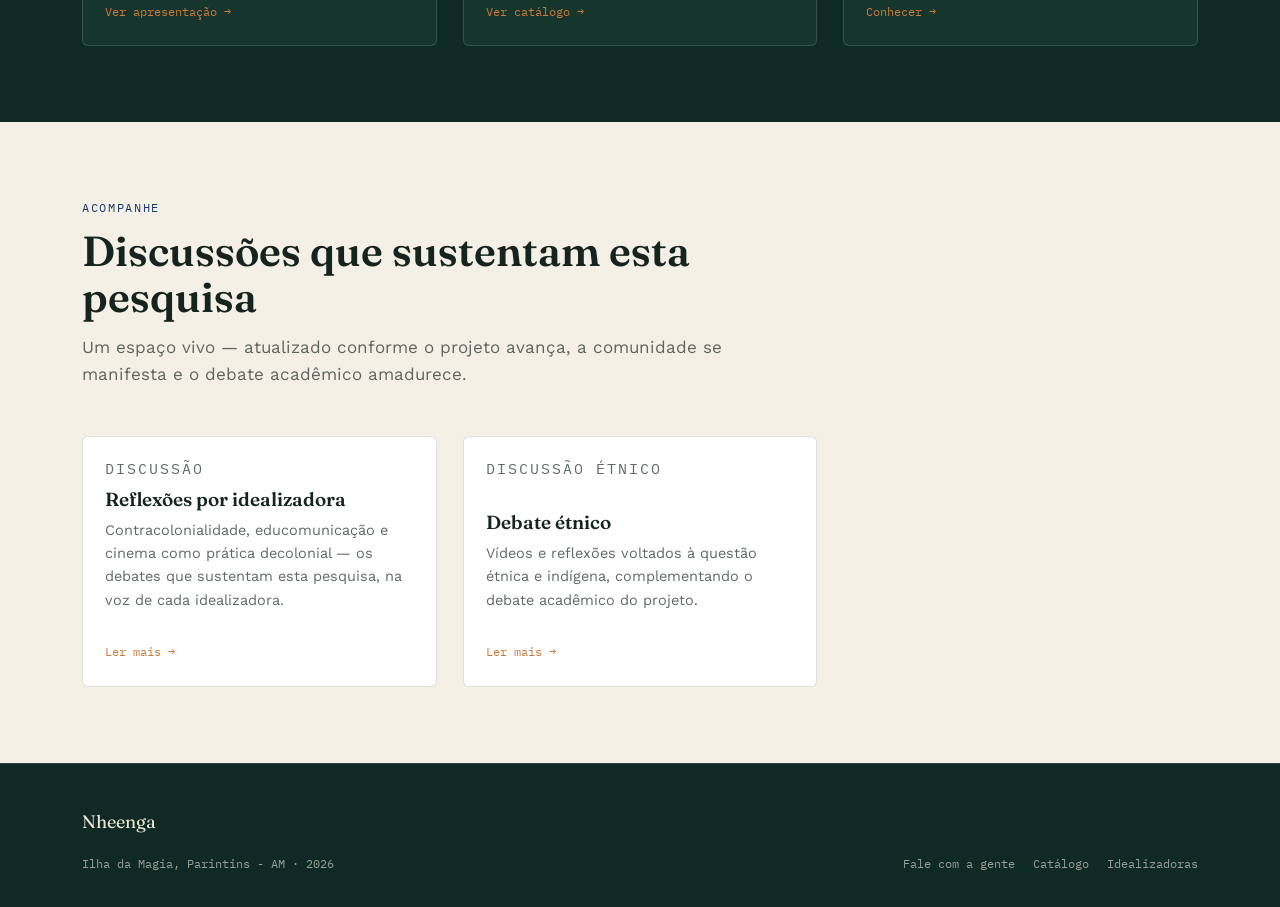
==== commit 1d3dae2e: "Replace brand text with logo in header" ====
--- a/index.html
+++ b/index.html
@@ -11,10 +11,10 @@
 
 <header class="site-header">
   <div class="nav-bar">
-    <a href="index.html" class="brand">Nheenga<span class="brand-tc">Amazônica</span></a>
+  <a href="index.html" class="brand"><img src="imagens/nheenga-logo.png" alt="Nheenga Amazônica" style="height:36px; width:auto;"></a>
     <button class="nav-toggle" aria-label="Abrir menu">☰</button>
        <ul class="nav-list">
-        <li><a href="index.html">Olá</a></li>
+        <li><a href="index.html class="is-active">Olá</a></li>
         <li><a href="apresentacao.html">Apresentação</a></li>
         <li><a href="idealizadoras.html">Idealizadoras</a></li>
         <li><a href="discussoes.html">Discussão</a></li>
